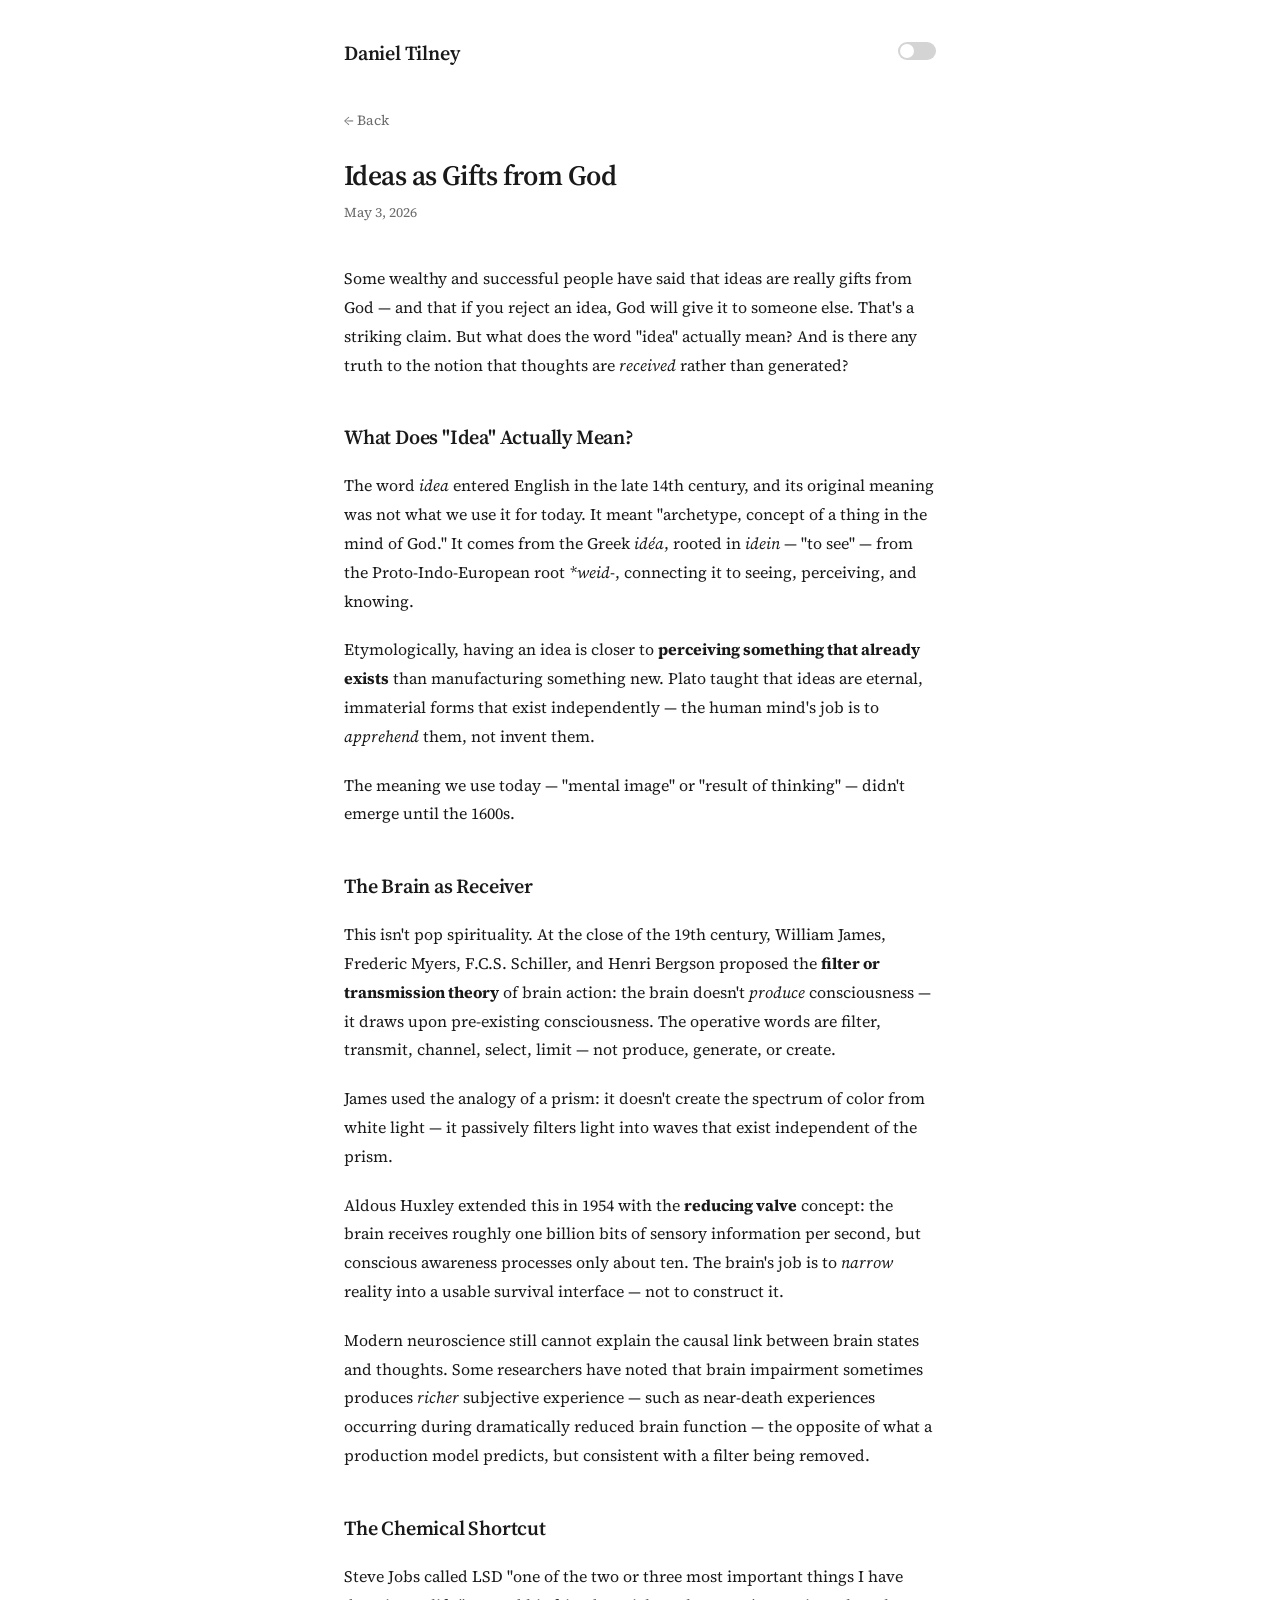
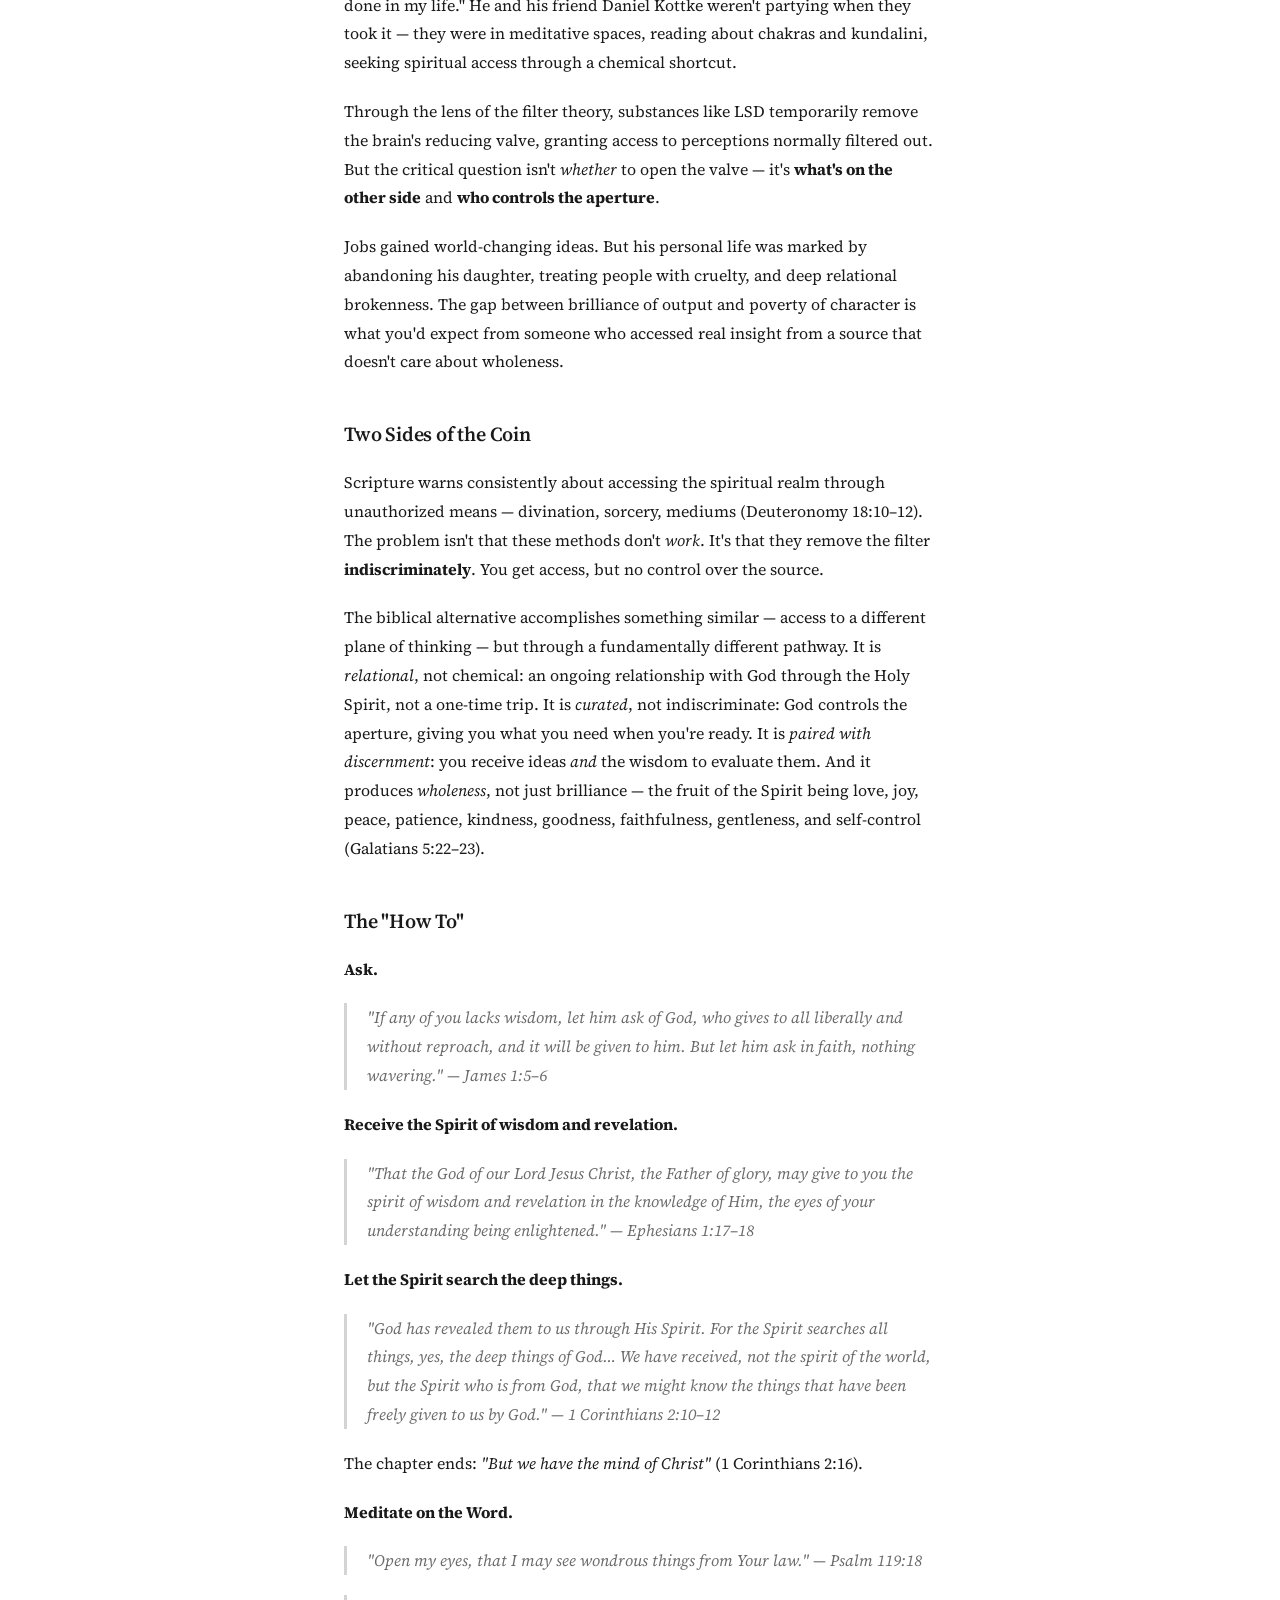
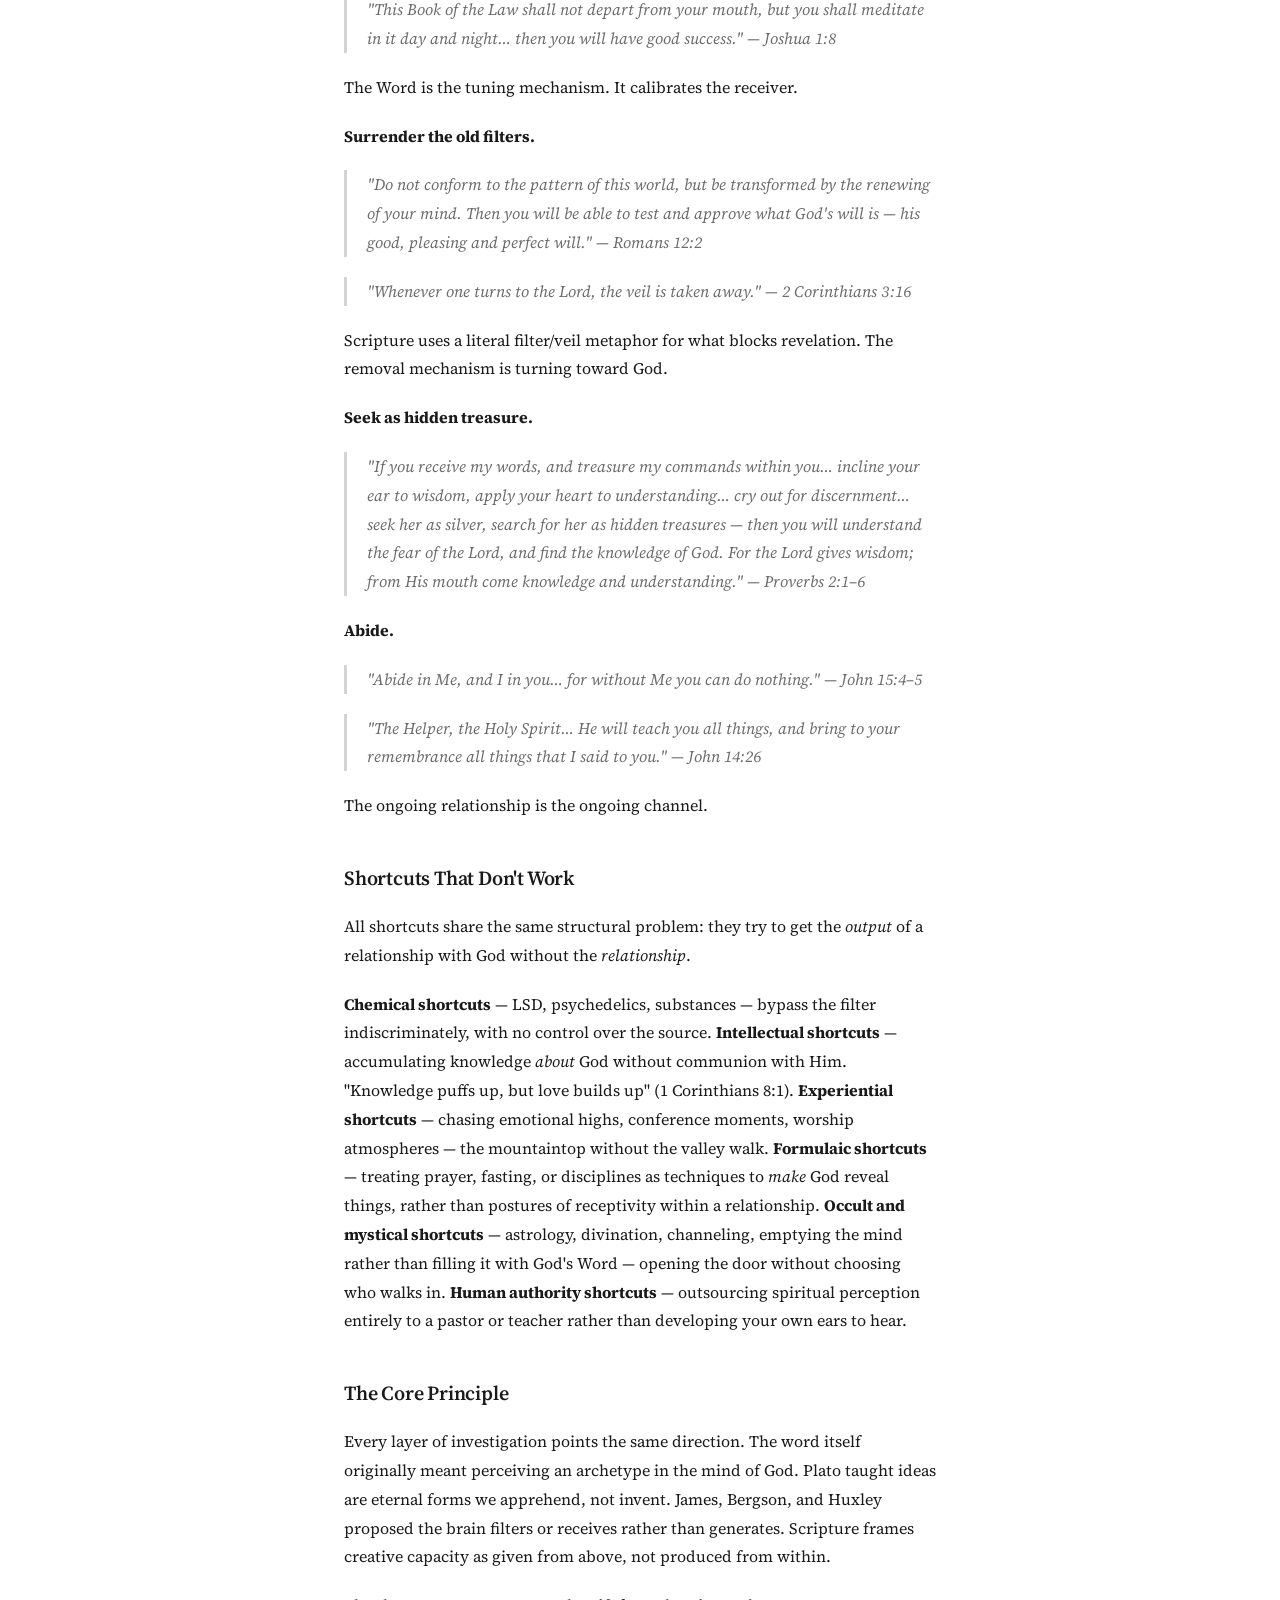
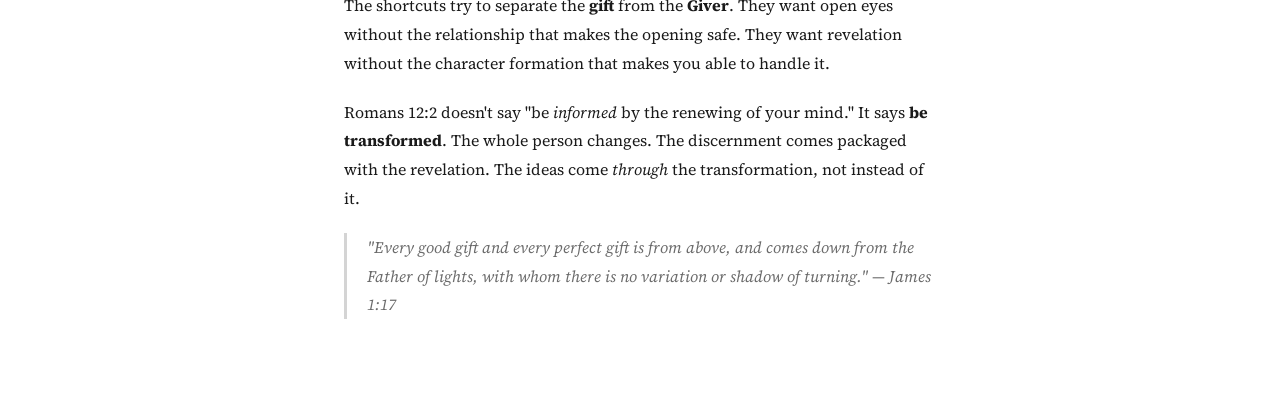
==== posts/ideas-as-gifts-from-god.html @ 2f79aa2a "Add new post: Ideas as Gifts from God" ====
<!DOCTYPE html>
<html lang="en">
<head>
  <meta charset="UTF-8">
  <meta name="viewport" content="width=device-width, initial-scale=1">
  <title>Ideas as Gifts from God — Daniel Tilney</title>
  <meta name="description" content="What does the word 'idea' actually mean? Exploring the etymology, the brain-as-receiver theory, and the biblical pathway to receiving revelation.">
  <link rel="preconnect" href="https://fonts.googleapis.com">
  <link rel="preconnect" href="https://fonts.gstatic.com" crossorigin>
  <link href="https://fonts.googleapis.com/css2?family=Source+Serif+4:ital,opsz,wght@0,8..60,400;0,8..60,600;1,8..60,400;1,8..60,600&display=swap" rel="stylesheet">
  <link rel="stylesheet" href="../style.css?v=5">
  <script>
    (function() {
      const saved = localStorage.getItem('darkMode');
      let dark;
      if (saved !== null) {
        dark = saved === 'true';
      } else {
        dark = window.matchMedia('(prefers-color-scheme: dark)').matches;
      }
      if (dark) document.documentElement.classList.add('dark');
    })();
  </script>
</head>
<body>
  <header class="header">
    <div class="container">
      <div class="header-name"><a href="../">Daniel Tilney</a></div>
      <div class="header-right">
        <div class="toggle-switch">
          <input type="checkbox" id="color-mode" class="toggle-checkbox">
          <label for="color-mode" class="toggle-label"></label>
        </div>
      </div>
    </div>
  </header>

  <main class="page-main">
    <article>
      <div class="container">
        <a href="../" class="back-link">← Back</a>
        <div class="post-header">
          <h1>Ideas as Gifts from God</h1>
          <p class="post-meta">May 3, 2026</p>
        </div>

        <div class="post-content">

          <p>Some wealthy and successful people have said that ideas are really gifts from God — and that if you reject an idea, God will give it to someone else. That's a striking claim. But what does the word "idea" actually mean? And is there any truth to the notion that thoughts are <em>received</em> rather than generated?</p>

          <h2>What Does "Idea" Actually Mean?</h2>

          <p>The word <em>idea</em> entered English in the late 14th century, and its original meaning was not what we use it for today. It meant "archetype, concept of a thing in the mind of God." It comes from the Greek <em>idéa</em>, rooted in <em>idein</em> — "to see" — from the Proto-Indo-European root <em>*weid-</em>, connecting it to seeing, perceiving, and knowing.</p>

          <p>Etymologically, having an idea is closer to <strong>perceiving something that already exists</strong> than manufacturing something new. Plato taught that ideas are eternal, immaterial forms that exist independently — the human mind's job is to <em>apprehend</em> them, not invent them.</p>

          <p>The meaning we use today — "mental image" or "result of thinking" — didn't emerge until the 1600s.</p>

          <h2>The Brain as Receiver</h2>

          <p>This isn't pop spirituality. At the close of the 19th century, William James, Frederic Myers, F.C.S. Schiller, and Henri Bergson proposed the <strong>filter or transmission theory</strong> of brain action: the brain doesn't <em>produce</em> consciousness — it draws upon pre-existing consciousness. The operative words are filter, transmit, channel, select, limit — not produce, generate, or create.</p>

          <p>James used the analogy of a prism: it doesn't create the spectrum of color from white light — it passively filters light into waves that exist independent of the prism.</p>

          <p>Aldous Huxley extended this in 1954 with the <strong>reducing valve</strong> concept: the brain receives roughly one billion bits of sensory information per second, but conscious awareness processes only about ten. The brain's job is to <em>narrow</em> reality into a usable survival interface — not to construct it.</p>

          <p>Modern neuroscience still cannot explain the causal link between brain states and thoughts. Some researchers have noted that brain impairment sometimes produces <em>richer</em> subjective experience — such as near-death experiences occurring during dramatically reduced brain function — the opposite of what a production model predicts, but consistent with a filter being removed.</p>

          <h2>The Chemical Shortcut</h2>

          <p>Steve Jobs called LSD "one of the two or three most important things I have done in my life." He and his friend Daniel Kottke weren't partying when they took it — they were in meditative spaces, reading about chakras and kundalini, seeking spiritual access through a chemical shortcut.</p>

          <p>Through the lens of the filter theory, substances like LSD temporarily remove the brain's reducing valve, granting access to perceptions normally filtered out. But the critical question isn't <em>whether</em> to open the valve — it's <strong>what's on the other side</strong> and <strong>who controls the aperture</strong>.</p>

          <p>Jobs gained world-changing ideas. But his personal life was marked by abandoning his daughter, treating people with cruelty, and deep relational brokenness. The gap between brilliance of output and poverty of character is what you'd expect from someone who accessed real insight from a source that doesn't care about wholeness.</p>

          <h2>Two Sides of the Coin</h2>

          <p>Scripture warns consistently about accessing the spiritual realm through unauthorized means — divination, sorcery, mediums (Deuteronomy 18:10–12). The problem isn't that these methods don't <em>work</em>. It's that they remove the filter <strong>indiscriminately</strong>. You get access, but no control over the source.</p>

          <p>The biblical alternative accomplishes something similar — access to a different plane of thinking — but through a fundamentally different pathway. It is <em>relational</em>, not chemical: an ongoing relationship with God through the Holy Spirit, not a one-time trip. It is <em>curated</em>, not indiscriminate: God controls the aperture, giving you what you need when you're ready. It is <em>paired with discernment</em>: you receive ideas <em>and</em> the wisdom to evaluate them. And it produces <em>wholeness</em>, not just brilliance — the fruit of the Spirit being love, joy, peace, patience, kindness, goodness, faithfulness, gentleness, and self-control (Galatians 5:22–23).</p>

          <h2>The "How To"</h2>

          <p><strong>Ask.</strong></p>
          <blockquote>"If any of you lacks wisdom, let him ask of God, who gives to all liberally and without reproach, and it will be given to him. But let him ask in faith, nothing wavering." — James 1:5–6</blockquote>

          <p><strong>Receive the Spirit of wisdom and revelation.</strong></p>
          <blockquote>"That the God of our Lord Jesus Christ, the Father of glory, may give to you the spirit of wisdom and revelation in the knowledge of Him, the eyes of your understanding being enlightened." — Ephesians 1:17–18</blockquote>

          <p><strong>Let the Spirit search the deep things.</strong></p>
          <blockquote>"God has revealed them to us through His Spirit. For the Spirit searches all things, yes, the deep things of God… We have received, not the spirit of the world, but the Spirit who is from God, that we might know the things that have been freely given to us by God." — 1 Corinthians 2:10–12</blockquote>
          <p>The chapter ends: <em>"But we have the mind of Christ"</em> (1 Corinthians 2:16).</p>

          <p><strong>Meditate on the Word.</strong></p>
          <blockquote>"Open my eyes, that I may see wondrous things from Your law." — Psalm 119:18</blockquote>
          <blockquote>"This Book of the Law shall not depart from your mouth, but you shall meditate in it day and night… then you will have good success." — Joshua 1:8</blockquote>
          <p>The Word is the tuning mechanism. It calibrates the receiver.</p>

          <p><strong>Surrender the old filters.</strong></p>
          <blockquote>"Do not conform to the pattern of this world, but be transformed by the renewing of your mind. Then you will be able to test and approve what God's will is — his good, pleasing and perfect will." — Romans 12:2</blockquote>
          <blockquote>"Whenever one turns to the Lord, the veil is taken away." — 2 Corinthians 3:16</blockquote>
          <p>Scripture uses a literal filter/veil metaphor for what blocks revelation. The removal mechanism is turning toward God.</p>

          <p><strong>Seek as hidden treasure.</strong></p>
          <blockquote>"If you receive my words, and treasure my commands within you… incline your ear to wisdom, apply your heart to understanding… cry out for discernment… seek her as silver, search for her as hidden treasures — then you will understand the fear of the Lord, and find the knowledge of God. For the Lord gives wisdom; from His mouth come knowledge and understanding." — Proverbs 2:1–6</blockquote>

          <p><strong>Abide.</strong></p>
          <blockquote>"Abide in Me, and I in you… for without Me you can do nothing." — John 15:4–5</blockquote>
          <blockquote>"The Helper, the Holy Spirit… He will teach you all things, and bring to your remembrance all things that I said to you." — John 14:26</blockquote>
          <p>The ongoing relationship is the ongoing channel.</p>

          <h2>Shortcuts That Don't Work</h2>

          <p>All shortcuts share the same structural problem: they try to get the <em>output</em> of a relationship with God without the <em>relationship</em>.</p>

          <p><strong>Chemical shortcuts</strong> — LSD, psychedelics, substances — bypass the filter indiscriminately, with no control over the source. <strong>Intellectual shortcuts</strong> — accumulating knowledge <em>about</em> God without communion with Him. "Knowledge puffs up, but love builds up" (1 Corinthians 8:1). <strong>Experiential shortcuts</strong> — chasing emotional highs, conference moments, worship atmospheres — the mountaintop without the valley walk. <strong>Formulaic shortcuts</strong> — treating prayer, fasting, or disciplines as techniques to <em>make</em> God reveal things, rather than postures of receptivity within a relationship. <strong>Occult and mystical shortcuts</strong> — astrology, divination, channeling, emptying the mind rather than filling it with God's Word — opening the door without choosing who walks in. <strong>Human authority shortcuts</strong> — outsourcing spiritual perception entirely to a pastor or teacher rather than developing your own ears to hear.</p>

          <h2>The Core Principle</h2>

          <p>Every layer of investigation points the same direction. The word itself originally meant perceiving an archetype in the mind of God. Plato taught ideas are eternal forms we apprehend, not invent. James, Bergson, and Huxley proposed the brain filters or receives rather than generates. Scripture frames creative capacity as given from above, not produced from within.</p>

          <p>The shortcuts try to separate the <strong>gift</strong> from the <strong>Giver</strong>. They want open eyes without the relationship that makes the opening safe. They want revelation without the character formation that makes you able to handle it.</p>

          <p>Romans 12:2 doesn't say "be <em>informed</em> by the renewing of your mind." It says <strong>be transformed</strong>. The whole person changes. The discernment comes packaged with the revelation. The ideas come <em>through</em> the transformation, not instead of it.</p>

          <blockquote>"Every good gift and every perfect gift is from above, and comes down from the Father of lights, with whom there is no variation or shadow of turning." — James 1:17</blockquote>

        </div>
      </div>
    </article>
  </main>

  <script>
    const checkbox = document.getElementById('color-mode');
    checkbox.checked = document.documentElement.classList.contains('dark');
    checkbox.addEventListener('change', function() {
      document.documentElement.classList.toggle('dark', this.checked);
      localStorage.setItem('darkMode', this.checked ? 'true' : 'false');
    });
    if (localStorage.getItem('darkMode') === null) {
      window.matchMedia('(prefers-color-scheme: dark)').addEventListener('change', (e) => {
        if (localStorage.getItem('darkMode') === null) {
          document.documentElement.classList.toggle('dark', e.matches);
          checkbox.checked = e.matches;
        }
      });
    }
  </script>
</body>
</html>
---- style.css ----
/* ---- CSS Variables / Theming ---- */
:root {
  --color-bg: #ffffff;
  --color-text: #1a1a1a;
  --color-text-secondary: #6b6b6b;
  --color-border: #e0e0e0;
  --color-link: #1a1a1a;
  --color-link-hover: #555555;
  --color-toggle-bg: #d4d4d4;
  --color-toggle-knob: #ffffff;
  --color-selection: rgba(0, 100, 255, 0.26);
  --color-blockquote-border: #d4d4d4;
  --color-blockquote-bg: transparent;
  --container-width: 640px;
  --font-body: 'Source Serif 4', 'Georgia', serif;
  --font-heading: 'Source Serif 4', 'Georgia', serif;
}

html.dark {
  --color-bg: #1a1a1a;
  --color-text: #e8e8e8;
  --color-text-secondary: #999999;
  --color-border: #333333;
  --color-link: #e8e8e8;
  --color-link-hover: #bbbbbb;
  --color-toggle-bg: #555555;
  --color-toggle-knob: #e8e8e8;
  --color-blockquote-border: #444444;
}

/* ---- Reset & Base ---- */
*, *::before, *::after {
  margin: 0;
  padding: 0;
  box-sizing: border-box;
}

html {
  font-size: 16px;
  scroll-behavior: smooth;
}

body {
  font-family: var(--font-body);
  color: var(--color-text);
  background-color: var(--color-bg);
  line-height: 1.7;
  transition: background-color 0.2s ease, color 0.2s ease;
  -webkit-font-smoothing: antialiased;
  -moz-osx-font-smoothing: grayscale;
}

::selection {
  background-color: var(--color-selection);
  color: inherit;
}

::-moz-selection {
  background-color: var(--color-selection);
  color: inherit;
}

/* ---- Container ---- */
.container {
  max-width: var(--container-width);
  margin: 0 auto;
  padding: 0 1.5rem;
}

/* ---- Header ---- */
.header {
  padding: 2.5rem 0 0;
}

.header .container {
  display: flex;
  align-items: baseline;
  justify-content: space-between;
}

.header-name {
  font-family: var(--font-heading);
  font-size: 1.25rem;
  font-weight: 600;
  letter-spacing: -0.01em;
  line-height: 1.3;
}

.header-name a {
  color: var(--color-text);
  text-decoration: none;
}

.header-name a:hover {
  color: var(--color-link-hover);
}

.header-right {
  display: flex;
  align-items: center;
  gap: 1.25rem;
}

.header-nav a {
  font-size: 0.875rem;
  color: var(--color-text-secondary);
  text-decoration: none;
  letter-spacing: 0.01em;
}

.header-nav a:hover {
  color: var(--color-text);
}

/* ---- Dark/Light Toggle ---- */
.toggle-switch {
  position: relative;
  display: inline-block;
}

.toggle-checkbox {
  opacity: 0;
  width: 0;
  height: 0;
  position: absolute;
}

.toggle-label {
  display: block;
  width: 38px;
  height: 18px;
  background-color: var(--color-toggle-bg);
  border-radius: 9px;
  cursor: pointer;
  position: relative;
  transition: background-color 0.2s ease;
}

.toggle-label::before {
  content: "";
  position: absolute;
  height: 14px;
  width: 14px;
  left: 2px;
  bottom: 2px;
  background-color: var(--color-toggle-knob);
  border-radius: 50%;
  transition: transform 0.2s ease;
}

.toggle-checkbox:checked + .toggle-label::before {
  transform: translateX(20px);
}

.toggle-checkbox:focus-visible + .toggle-label {
  outline: 2px solid var(--color-text);
  outline-offset: 2px;
}

/* ---- Main Content ---- */
.page-main {
  padding: 2.5rem 0 4rem;
}

.home-intro img {
  display: block;
  width: 100%;
  aspect-ratio: 1 / 1;
  object-fit: cover;
  margin-bottom: 2rem;
}
.home-intro {
  font-size: 1rem;
  line-height: 1.8;
  margin-bottom: 2.5rem;
}

.home-intro a {
  color: var(--color-text);
  text-decoration: underline;
  text-underline-offset: 2px;
}

.home-section {
  margin-bottom: 2rem;
}

.home-section h2 {
  font-family: var(--font-heading);
  font-size: 1.05rem;
  font-weight: 600;
  margin-bottom: 0.5rem;
  letter-spacing: -0.01em;
}

.bullet-list {
  list-style: none;
  padding-left: 0;
}

.bullet-list li {
  padding-left: 0.85em;
  position: relative;
  margin-bottom: 0.2rem;
}

.bullet-list li::before {
  content: "•";
  position: absolute;
  left: 0;
  color: var(--color-text);
}

.bullet-list a {
  color: var(--color-link);
  text-decoration: none;
  font-size: 0.95rem;
}

.bullet-list a:hover {
  text-decoration: underline;
  text-underline-offset: 2px;
}

.bullet-list .meta {
  color: var(--color-text-secondary);
  font-size: 0.85rem;
}

/* ---- Post Page ---- */
.post-header {
  margin-bottom: 2.5rem;
}

.post-header h1 {
  font-family: var(--font-heading);
  font-size: 1.75rem;
  font-weight: 600;
  letter-spacing: -0.02em;
  line-height: 1.3;
  margin-bottom: 0.5rem;
  text-wrap: balance;
}

.post-meta {
  font-size: 0.85rem;
  color: var(--color-text-secondary);
}

.post-content {
  font-size: 1rem;
  line-height: 1.8;
}

.post-content p {
  margin-bottom: 1.25rem;
}

.post-content h2 {
  font-family: var(--font-heading);
  font-size: 1.25rem;
  font-weight: 600;
  letter-spacing: -0.01em;
  margin-top: 2.5rem;
  margin-bottom: 1rem;
}

.post-content blockquote {
  border-left: 3px solid var(--color-blockquote-border);
  padding-left: 1.25rem;
  margin: 0 0 1.25rem 0;
  font-style: italic;
  color: var(--color-text-secondary);
}

/* ---- Quote Filters ---- */
.quote-filters {
  display: flex;
  flex-wrap: wrap;
  gap: 0.5rem;
}

.quote-filter {
  font-family: var(--font-body);
  font-size: 0.8rem;
  padding: 0.3rem 0.75rem;
  border-radius: 999px;
  border: 1px solid var(--color-border);
  background: transparent;
  color: var(--color-text-secondary);
  cursor: pointer;
  transition: background-color 0.15s ease, color 0.15s ease, border-color 0.15s ease;
}

.quote-filter:hover {
  color: var(--color-text);
  border-color: var(--color-text-secondary);
}

.quote-filter.active {
  background: var(--color-text);
  color: var(--color-bg);
  border-color: var(--color-text);
}

/* ---- Quotes ---- */
.quotes-list {
  list-style: none;
  padding: 0;
}

.quotes-list li {
  margin-bottom: 2.25rem;
}

.quote-text {
  font-family: var(--font-body);
  font-size: 1rem;
  line-height: 1.8;
  font-style: italic;
  margin-bottom: 0.2rem;
}

.quote-meta {
  font-size: 0.84rem;
  color: var(--color-text-secondary);
  font-style: normal;
  margin-bottom: 0;
}

.quote-meta-detail {
  font-size: 0.78rem;
  color: var(--color-text-secondary);
  opacity: 0.6;
}

/* Override .post-content p margins for quote elements */
.post-content .quote-text {
  margin-bottom: 0.2rem;
}

.post-content .quote-meta {
  margin-bottom: 0;
}

hr.divider {
  border: none;
  border-top: 1px solid var(--color-border);
  margin: 2rem 0;
}

/* ---- Back Link ---- */
.back-link {
  display: inline-block;
  font-size: 0.875rem;
  color: var(--color-text-secondary);
  text-decoration: none;
  margin-bottom: 1.5rem;
}

.back-link:hover {
  color: var(--color-text);
}

/* ---- Footer ---- */
.footer {
  padding: 2rem 0;
  border-top: 1px solid var(--color-border);
  margin-top: 2rem;
}

.footer p {
  font-size: 0.8rem;
  color: var(--color-text-secondary);
}

/* ---- Responsive ---- */
@media (max-width: 480px) {
  .header {
    padding: 1.5rem 0 0;
  }

  .header-name {
    font-size: 1.1rem;
  }

  .post-header h1 {
    font-size: 1.4rem;
  }

  .page-main {
    padding: 2rem 0 3rem;
  }
}
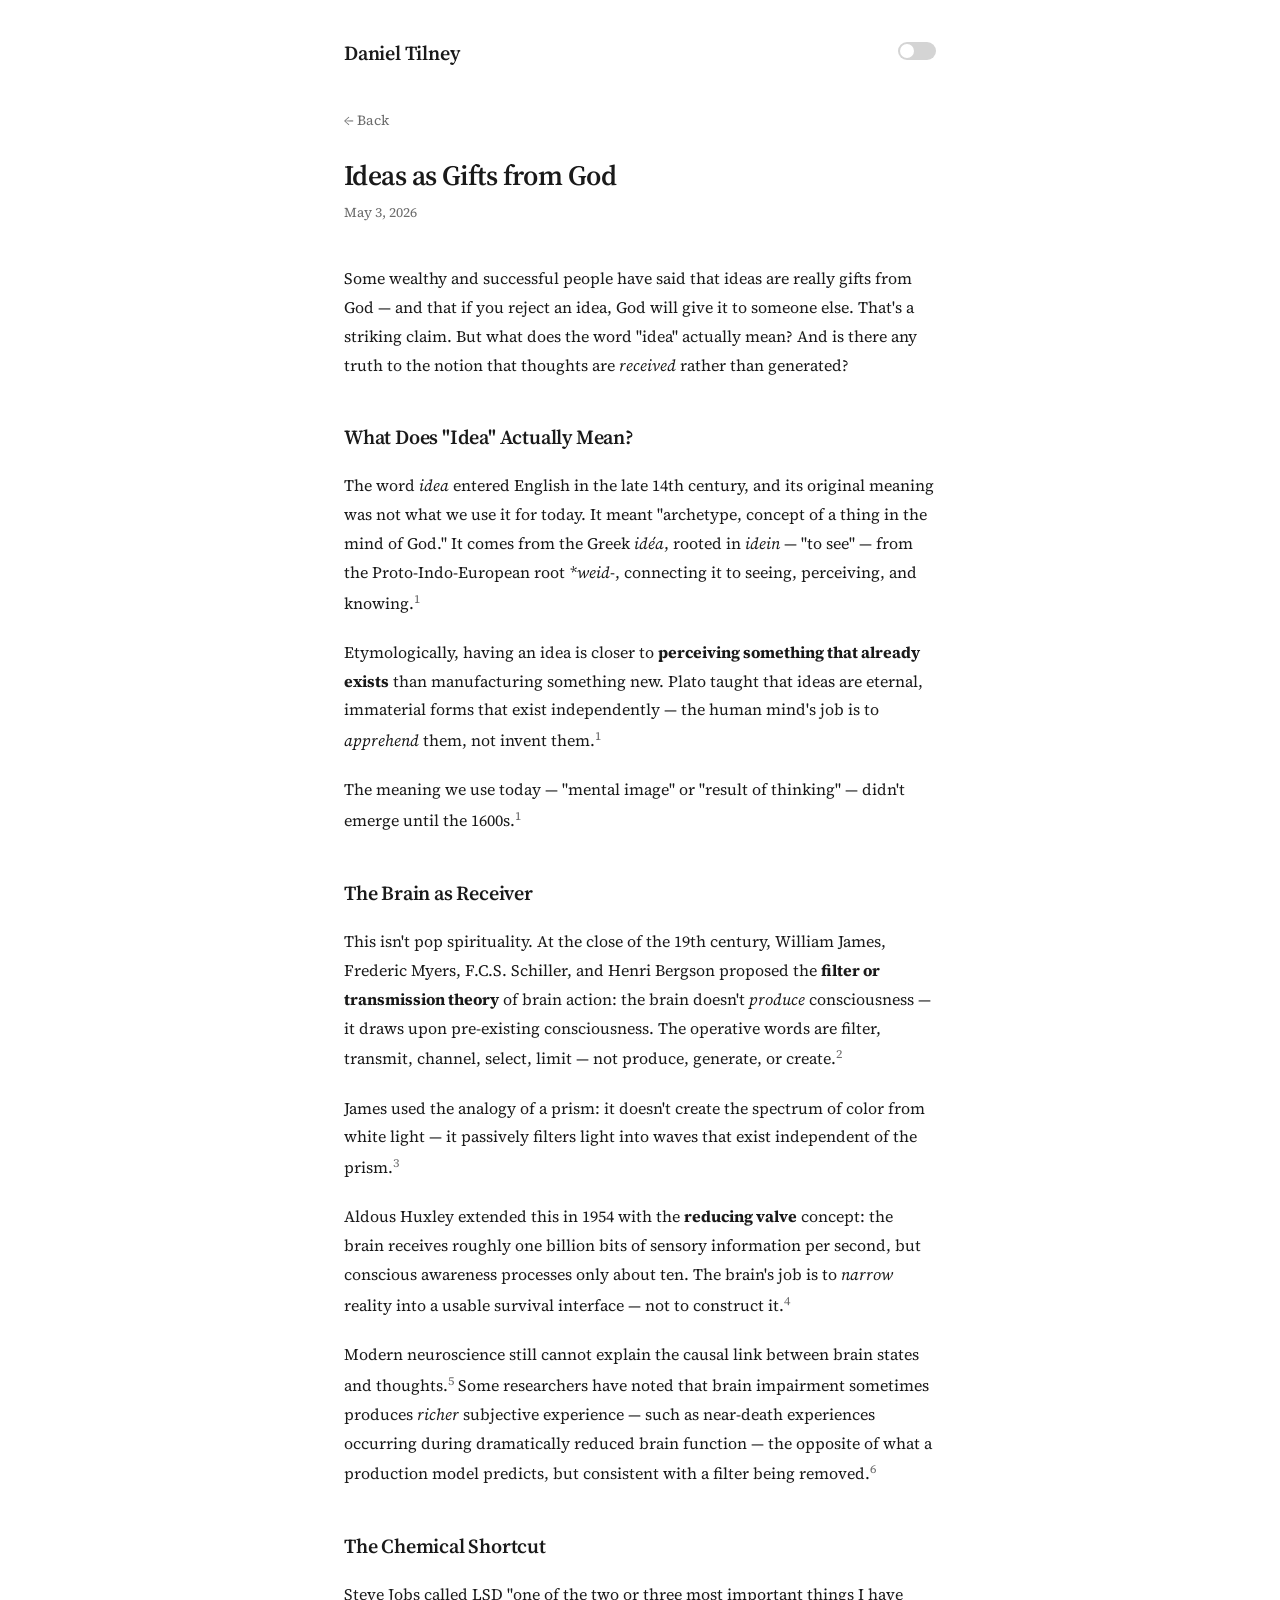
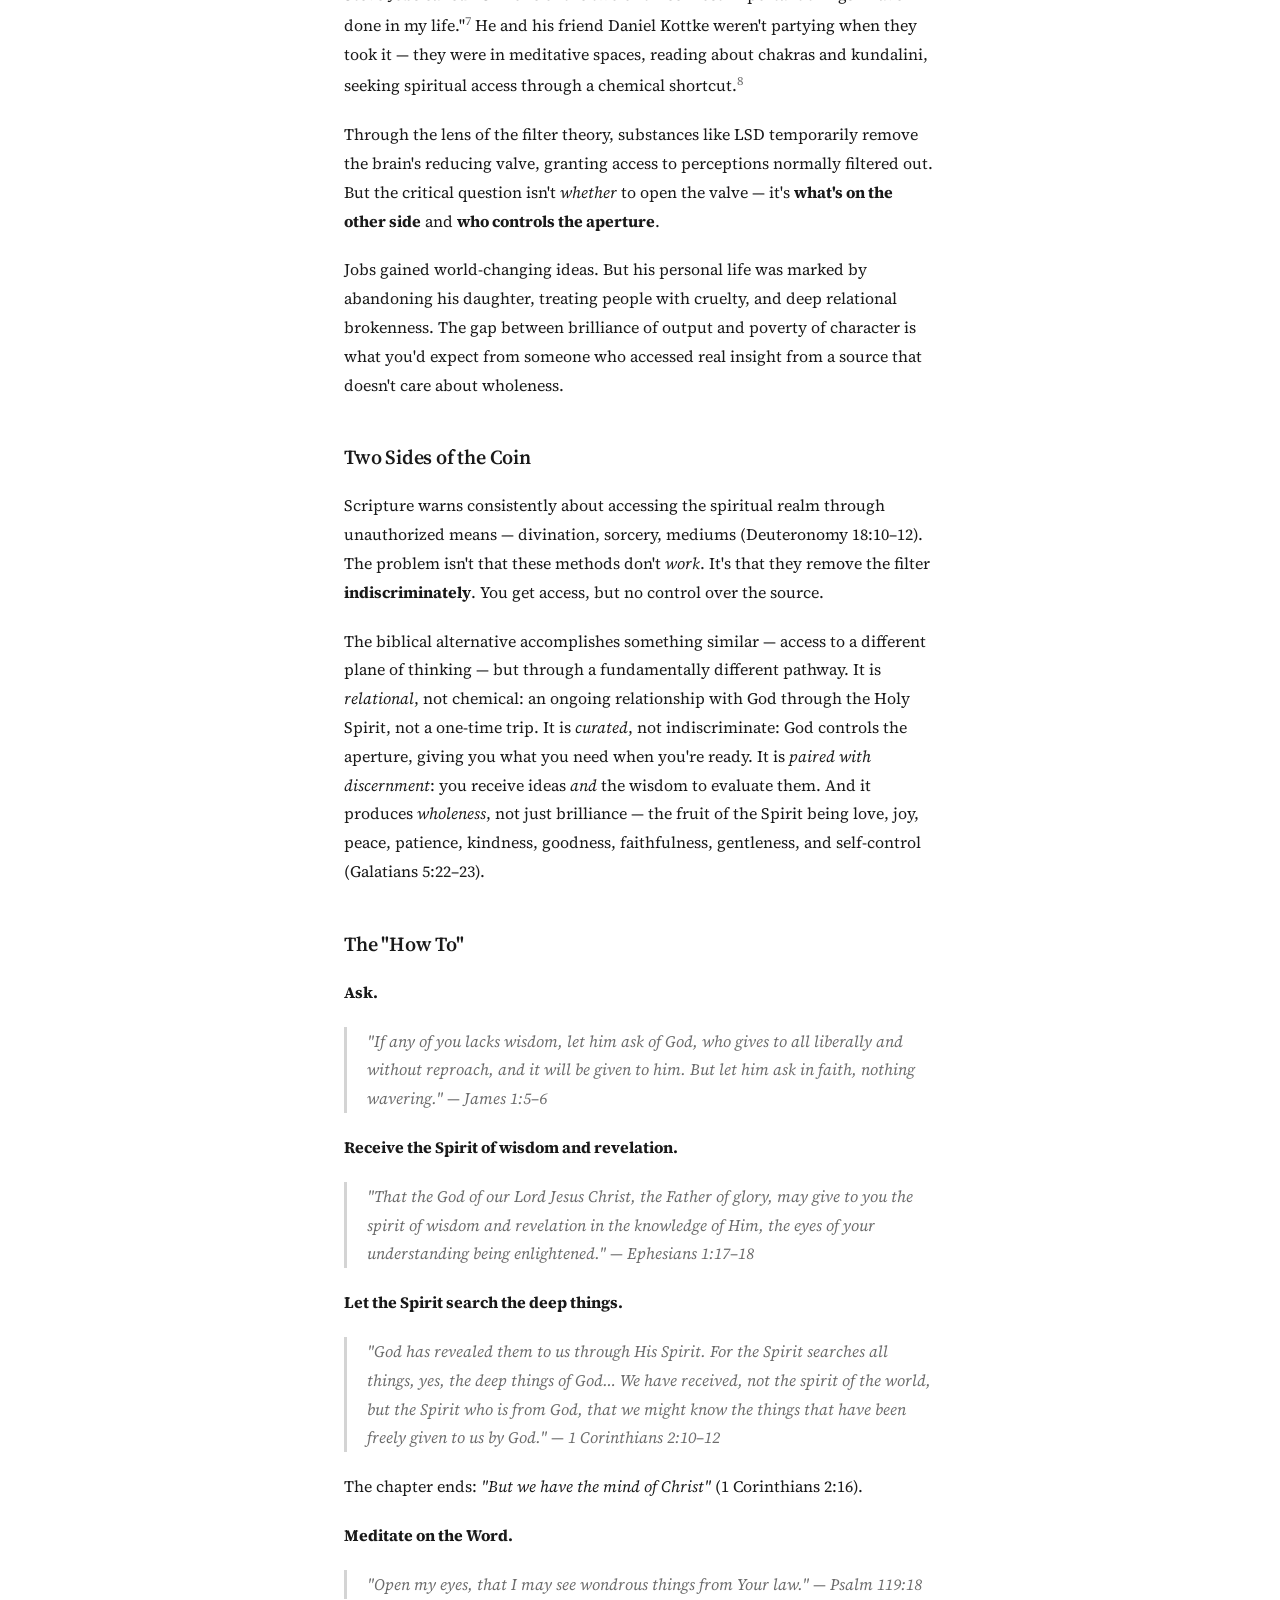
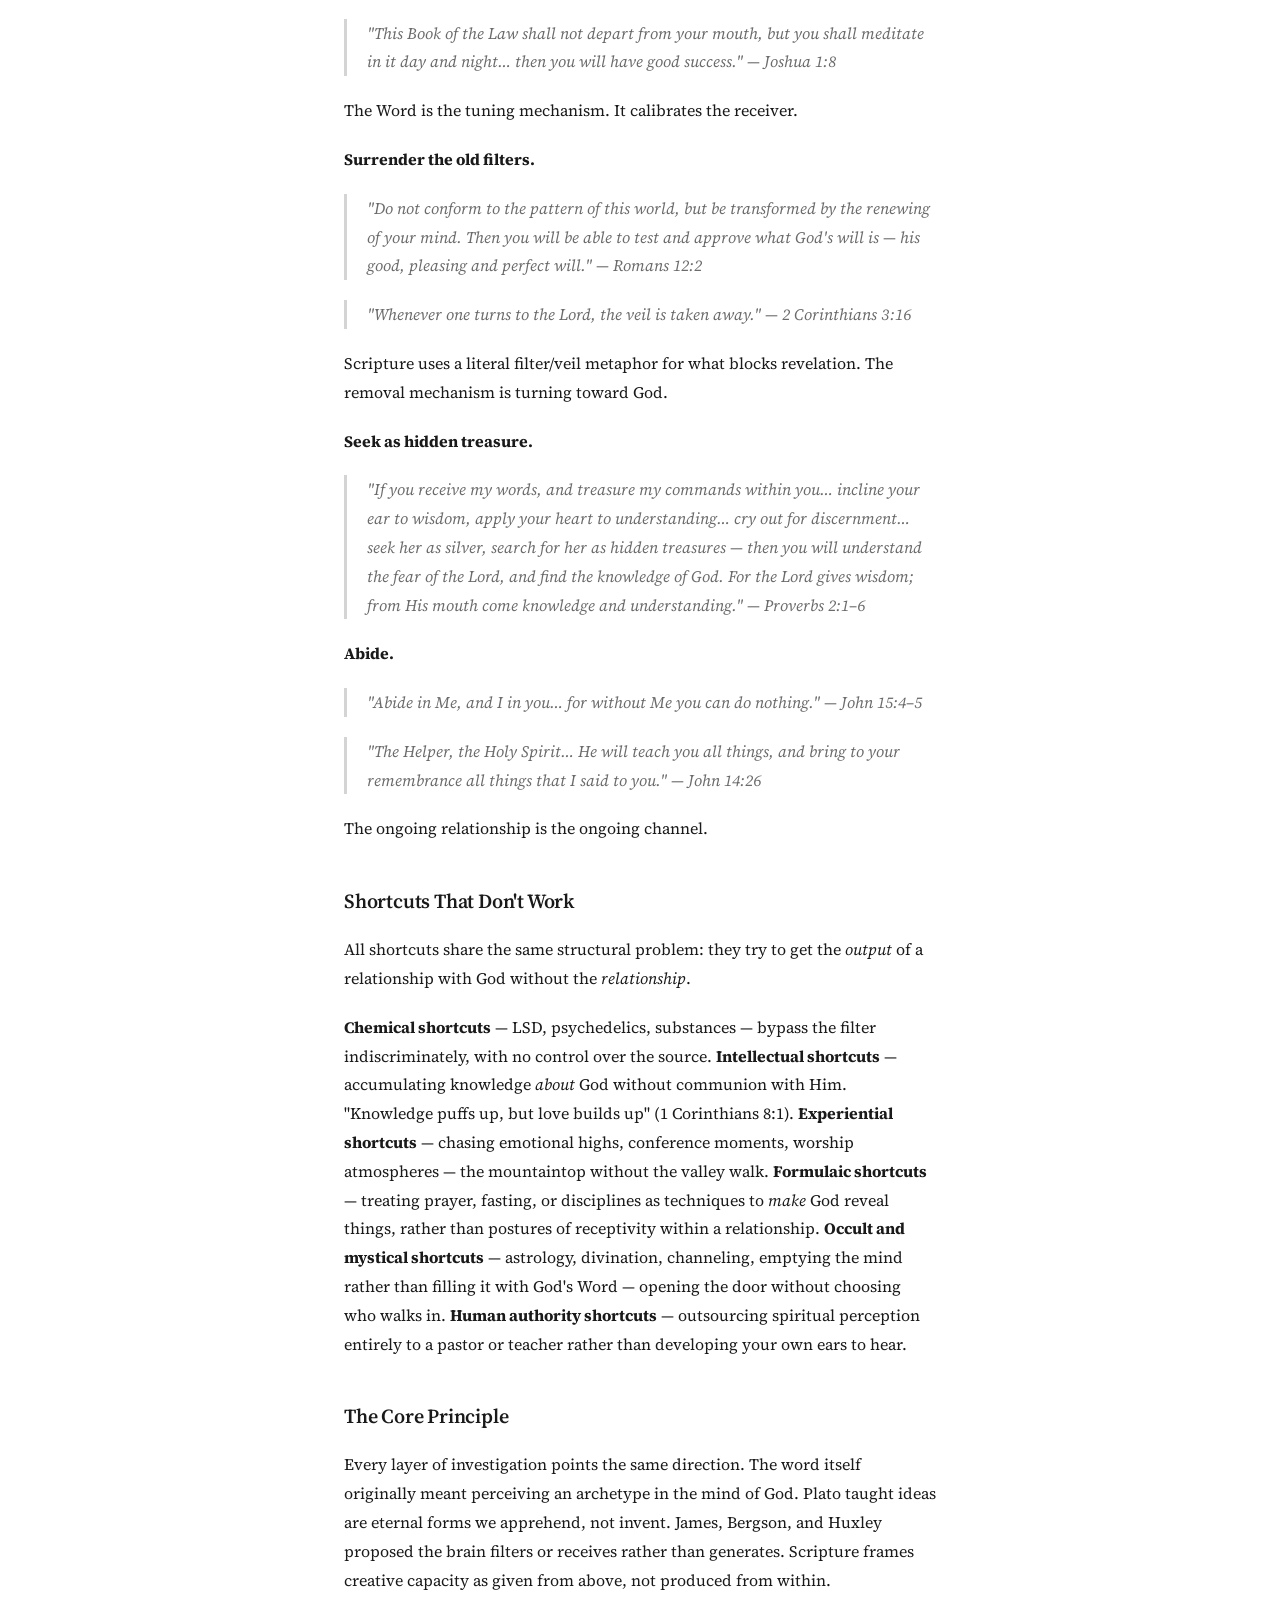
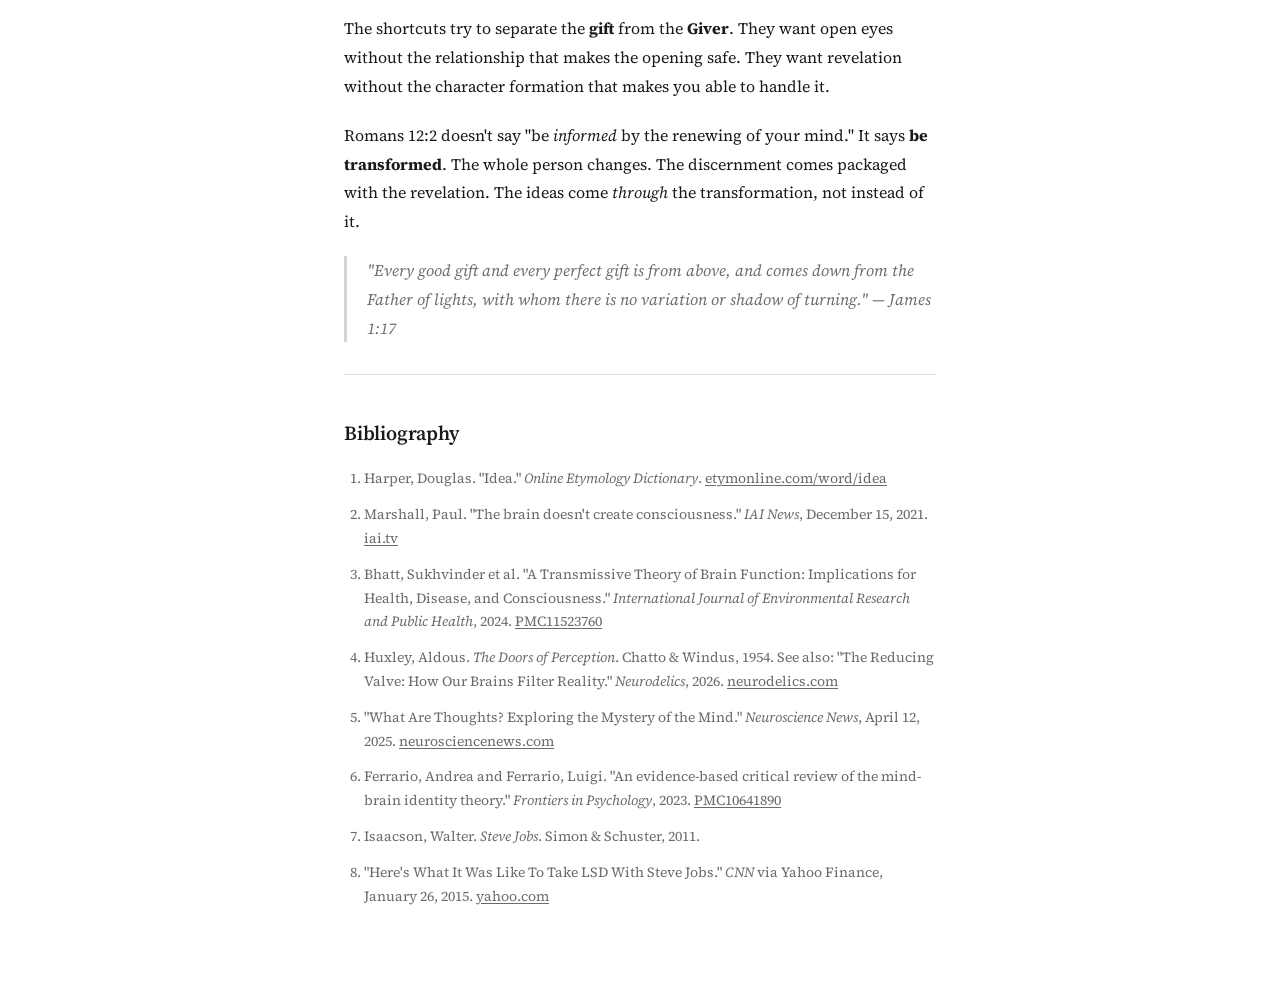
==== commit 01a3ab86: "Add bibliography with inline footnote links to Ideas post" ====
--- a/posts/ideas-as-gifts-from-god.html
+++ b/posts/ideas-as-gifts-from-god.html
@@ -50,25 +50,25 @@
 
           <h2>What Does "Idea" Actually Mean?</h2>
 
-          <p>The word <em>idea</em> entered English in the late 14th century, and its original meaning was not what we use it for today. It meant "archetype, concept of a thing in the mind of God." It comes from the Greek <em>idéa</em>, rooted in <em>idein</em> — "to see" — from the Proto-Indo-European root <em>*weid-</em>, connecting it to seeing, perceiving, and knowing.</p>
+          <p>The word <em>idea</em> entered English in the late 14th century, and its original meaning was not what we use it for today. It meant "archetype, concept of a thing in the mind of God." It comes from the Greek <em>idéa</em>, rooted in <em>idein</em> — "to see" — from the Proto-Indo-European root <em>*weid-</em>, connecting it to seeing, perceiving, and knowing.<sup><a href="#ref-1">1</a></sup></p>
 
-          <p>Etymologically, having an idea is closer to <strong>perceiving something that already exists</strong> than manufacturing something new. Plato taught that ideas are eternal, immaterial forms that exist independently — the human mind's job is to <em>apprehend</em> them, not invent them.</p>
+          <p>Etymologically, having an idea is closer to <strong>perceiving something that already exists</strong> than manufacturing something new. Plato taught that ideas are eternal, immaterial forms that exist independently — the human mind's job is to <em>apprehend</em> them, not invent them.<sup><a href="#ref-1">1</a></sup></p>
 
-          <p>The meaning we use today — "mental image" or "result of thinking" — didn't emerge until the 1600s.</p>
+          <p>The meaning we use today — "mental image" or "result of thinking" — didn't emerge until the 1600s.<sup><a href="#ref-1">1</a></sup></p>
 
           <h2>The Brain as Receiver</h2>
 
-          <p>This isn't pop spirituality. At the close of the 19th century, William James, Frederic Myers, F.C.S. Schiller, and Henri Bergson proposed the <strong>filter or transmission theory</strong> of brain action: the brain doesn't <em>produce</em> consciousness — it draws upon pre-existing consciousness. The operative words are filter, transmit, channel, select, limit — not produce, generate, or create.</p>
+          <p>This isn't pop spirituality. At the close of the 19th century, William James, Frederic Myers, F.C.S. Schiller, and Henri Bergson proposed the <strong>filter or transmission theory</strong> of brain action: the brain doesn't <em>produce</em> consciousness — it draws upon pre-existing consciousness. The operative words are filter, transmit, channel, select, limit — not produce, generate, or create.<sup><a href="#ref-2">2</a></sup></p>
 
-          <p>James used the analogy of a prism: it doesn't create the spectrum of color from white light — it passively filters light into waves that exist independent of the prism.</p>
+          <p>James used the analogy of a prism: it doesn't create the spectrum of color from white light — it passively filters light into waves that exist independent of the prism.<sup><a href="#ref-3">3</a></sup></p>
 
-          <p>Aldous Huxley extended this in 1954 with the <strong>reducing valve</strong> concept: the brain receives roughly one billion bits of sensory information per second, but conscious awareness processes only about ten. The brain's job is to <em>narrow</em> reality into a usable survival interface — not to construct it.</p>
+          <p>Aldous Huxley extended this in 1954 with the <strong>reducing valve</strong> concept: the brain receives roughly one billion bits of sensory information per second, but conscious awareness processes only about ten. The brain's job is to <em>narrow</em> reality into a usable survival interface — not to construct it.<sup><a href="#ref-4">4</a></sup></p>
 
-          <p>Modern neuroscience still cannot explain the causal link between brain states and thoughts. Some researchers have noted that brain impairment sometimes produces <em>richer</em> subjective experience — such as near-death experiences occurring during dramatically reduced brain function — the opposite of what a production model predicts, but consistent with a filter being removed.</p>
+          <p>Modern neuroscience still cannot explain the causal link between brain states and thoughts.<sup><a href="#ref-5">5</a></sup> Some researchers have noted that brain impairment sometimes produces <em>richer</em> subjective experience — such as near-death experiences occurring during dramatically reduced brain function — the opposite of what a production model predicts, but consistent with a filter being removed.<sup><a href="#ref-6">6</a></sup></p>
 
           <h2>The Chemical Shortcut</h2>
 
-          <p>Steve Jobs called LSD "one of the two or three most important things I have done in my life." He and his friend Daniel Kottke weren't partying when they took it — they were in meditative spaces, reading about chakras and kundalini, seeking spiritual access through a chemical shortcut.</p>
+          <p>Steve Jobs called LSD "one of the two or three most important things I have done in my life."<sup><a href="#ref-7">7</a></sup> He and his friend Daniel Kottke weren't partying when they took it — they were in meditative spaces, reading about chakras and kundalini, seeking spiritual access through a chemical shortcut.<sup><a href="#ref-8">8</a></sup></p>
 
           <p>Through the lens of the filter theory, substances like LSD temporarily remove the brain's reducing valve, granting access to perceptions normally filtered out. But the critical question isn't <em>whether</em> to open the valve — it's <strong>what's on the other side</strong> and <strong>who controls the aperture</strong>.</p>
 
@@ -126,6 +126,20 @@
 
           <blockquote>"Every good gift and every perfect gift is from above, and comes down from the Father of lights, with whom there is no variation or shadow of turning." — James 1:17</blockquote>
 
+          <hr class="divider">
+
+          <h2>Bibliography</h2>
+          <ol class="bibliography">
+            <li id="ref-1">Harper, Douglas. "Idea." <em>Online Etymology Dictionary</em>. <a href="https://www.etymonline.com/word/idea" target="_blank" rel="noopener">etymonline.com/word/idea</a></li>
+            <li id="ref-2">Marshall, Paul. "The brain doesn't create consciousness." <em>IAI News</em>, December 15, 2021. <a href="https://iai.tv/articles/the-brain-doesnt-create-consciousness-auid-2002" target="_blank" rel="noopener">iai.tv</a></li>
+            <li id="ref-3">Bhatt, Sukhvinder et al. "A Transmissive Theory of Brain Function: Implications for Health, Disease, and Consciousness." <em>International Journal of Environmental Research and Public Health</em>, 2024. <a href="https://www.ncbi.nlm.nih.gov/pmc/articles/PMC11523760/" target="_blank" rel="noopener">PMC11523760</a></li>
+            <li id="ref-4">Huxley, Aldous. <em>The Doors of Perception</em>. Chatto & Windus, 1954. See also: "The Reducing Valve: How Our Brains Filter Reality." <em>Neurodelics</em>, 2026. <a href="https://www.neurodelics.com/post/the-reducing-valve-how-our-brains-filter-reality-and-what-happens-when-we-take-psychedelics" target="_blank" rel="noopener">neurodelics.com</a></li>
+            <li id="ref-5">"What Are Thoughts? Exploring the Mystery of the Mind." <em>Neuroscience News</em>, April 12, 2025. <a href="https://neurosciencenews.com/thoughts-consciousness-neuroscience-28619/" target="_blank" rel="noopener">neurosciencenews.com</a></li>
+            <li id="ref-6">Ferrario, Andrea and Ferrario, Luigi. "An evidence-based critical review of the mind-brain identity theory." <em>Frontiers in Psychology</em>, 2023. <a href="https://pmc.ncbi.nlm.nih.gov/articles/PMC10641890/" target="_blank" rel="noopener">PMC10641890</a></li>
+            <li id="ref-7">Isaacson, Walter. <em>Steve Jobs</em>. Simon & Schuster, 2011.</li>
+            <li id="ref-8">"Here's What It Was Like To Take LSD With Steve Jobs." <em>CNN</em> via Yahoo Finance, January 26, 2015. <a href="https://finance.yahoo.com/news/heres-lsd-steve-jobs-155030626.html" target="_blank" rel="noopener">yahoo.com</a></li>
+          </ol>
+
         </div>
       </div>
     </article>
--- a/style.css
+++ b/style.css
@@ -273,6 +273,39 @@
   color: var(--color-text-secondary);
 }
 
+.post-content sup a {
+  color: var(--color-text-secondary);
+  text-decoration: none;
+  font-size: 0.75rem;
+  font-style: normal;
+}
+
+.post-content sup a:hover {
+  color: var(--color-text);
+  text-decoration: underline;
+}
+
+.bibliography {
+  padding-left: 1.25rem;
+  font-size: 0.875rem;
+  line-height: 1.7;
+  color: var(--color-text-secondary);
+}
+
+.bibliography li {
+  margin-bottom: 0.75rem;
+}
+
+.bibliography a {
+  color: var(--color-text-secondary);
+  text-decoration: underline;
+  text-underline-offset: 2px;
+}
+
+.bibliography a:hover {
+  color: var(--color-text);
+}
+
 /* ---- Quote Filters ---- */
 .quote-filters {
   display: flex;
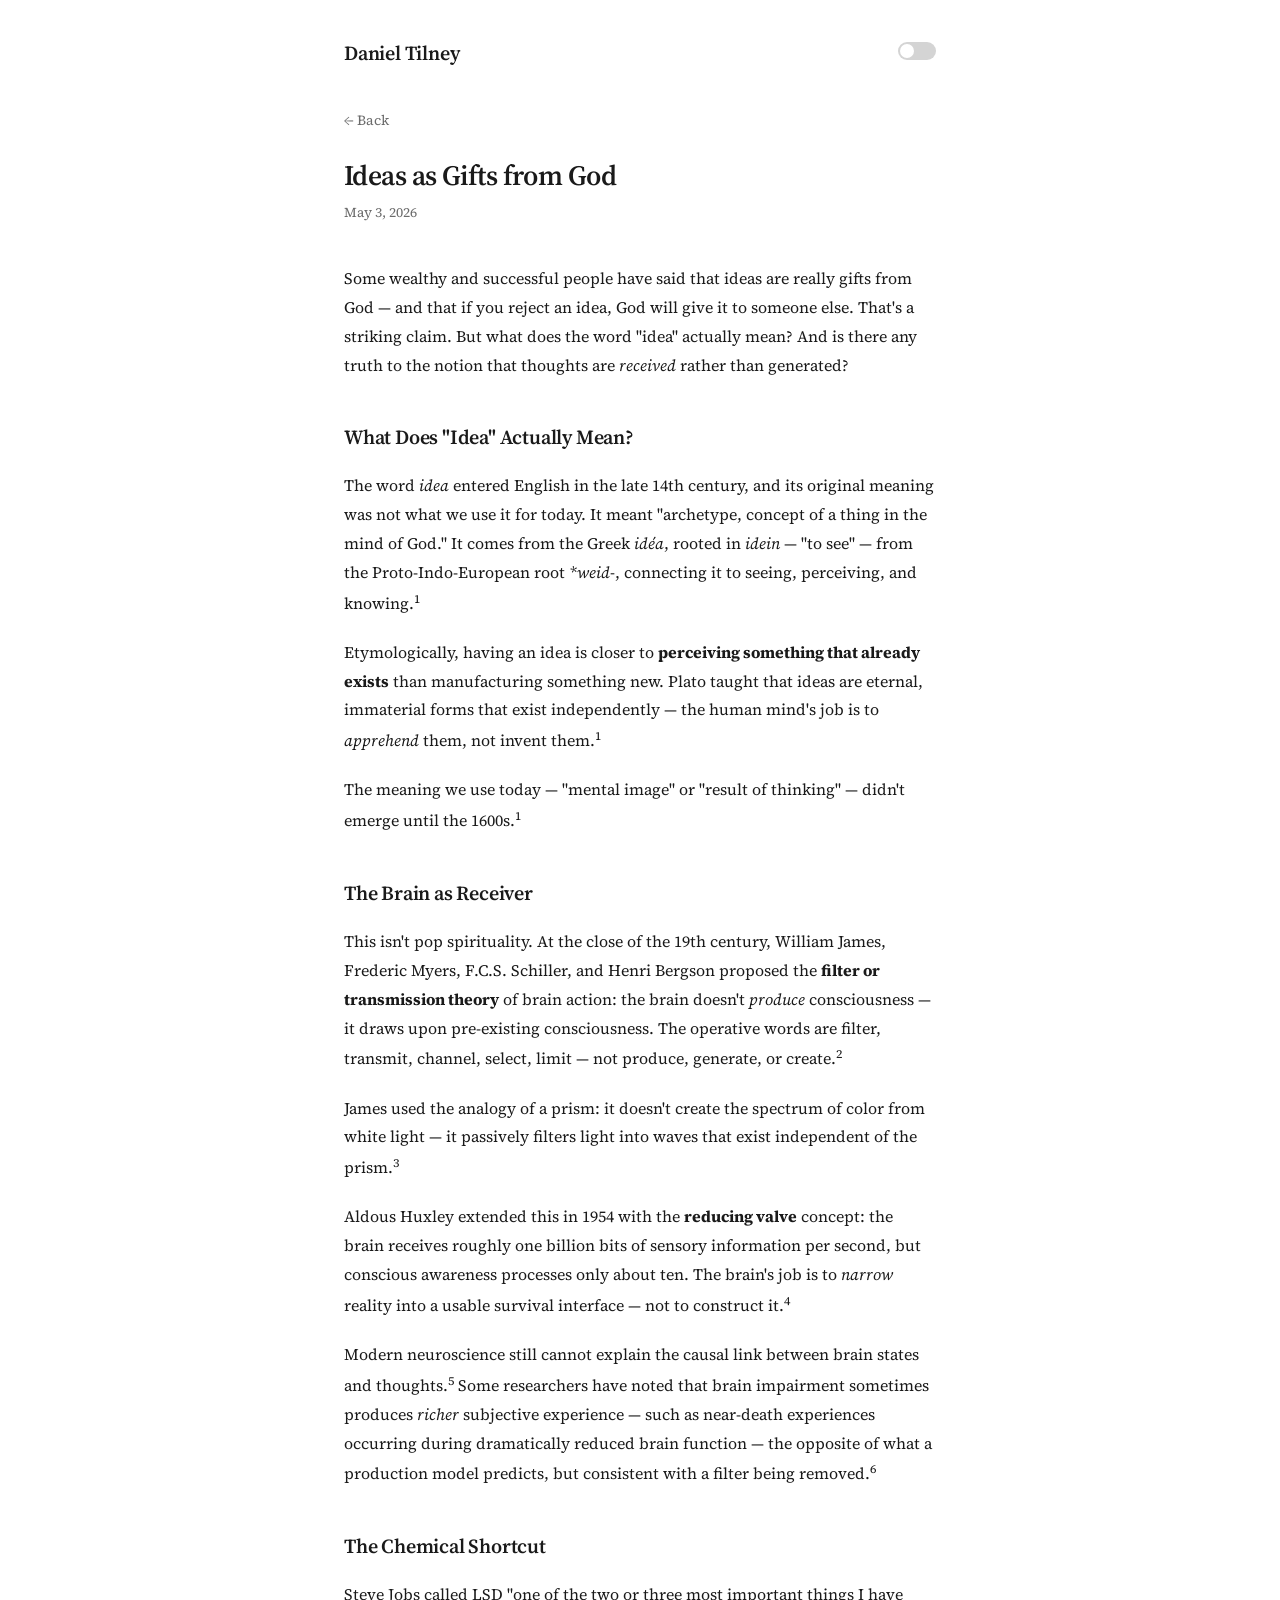
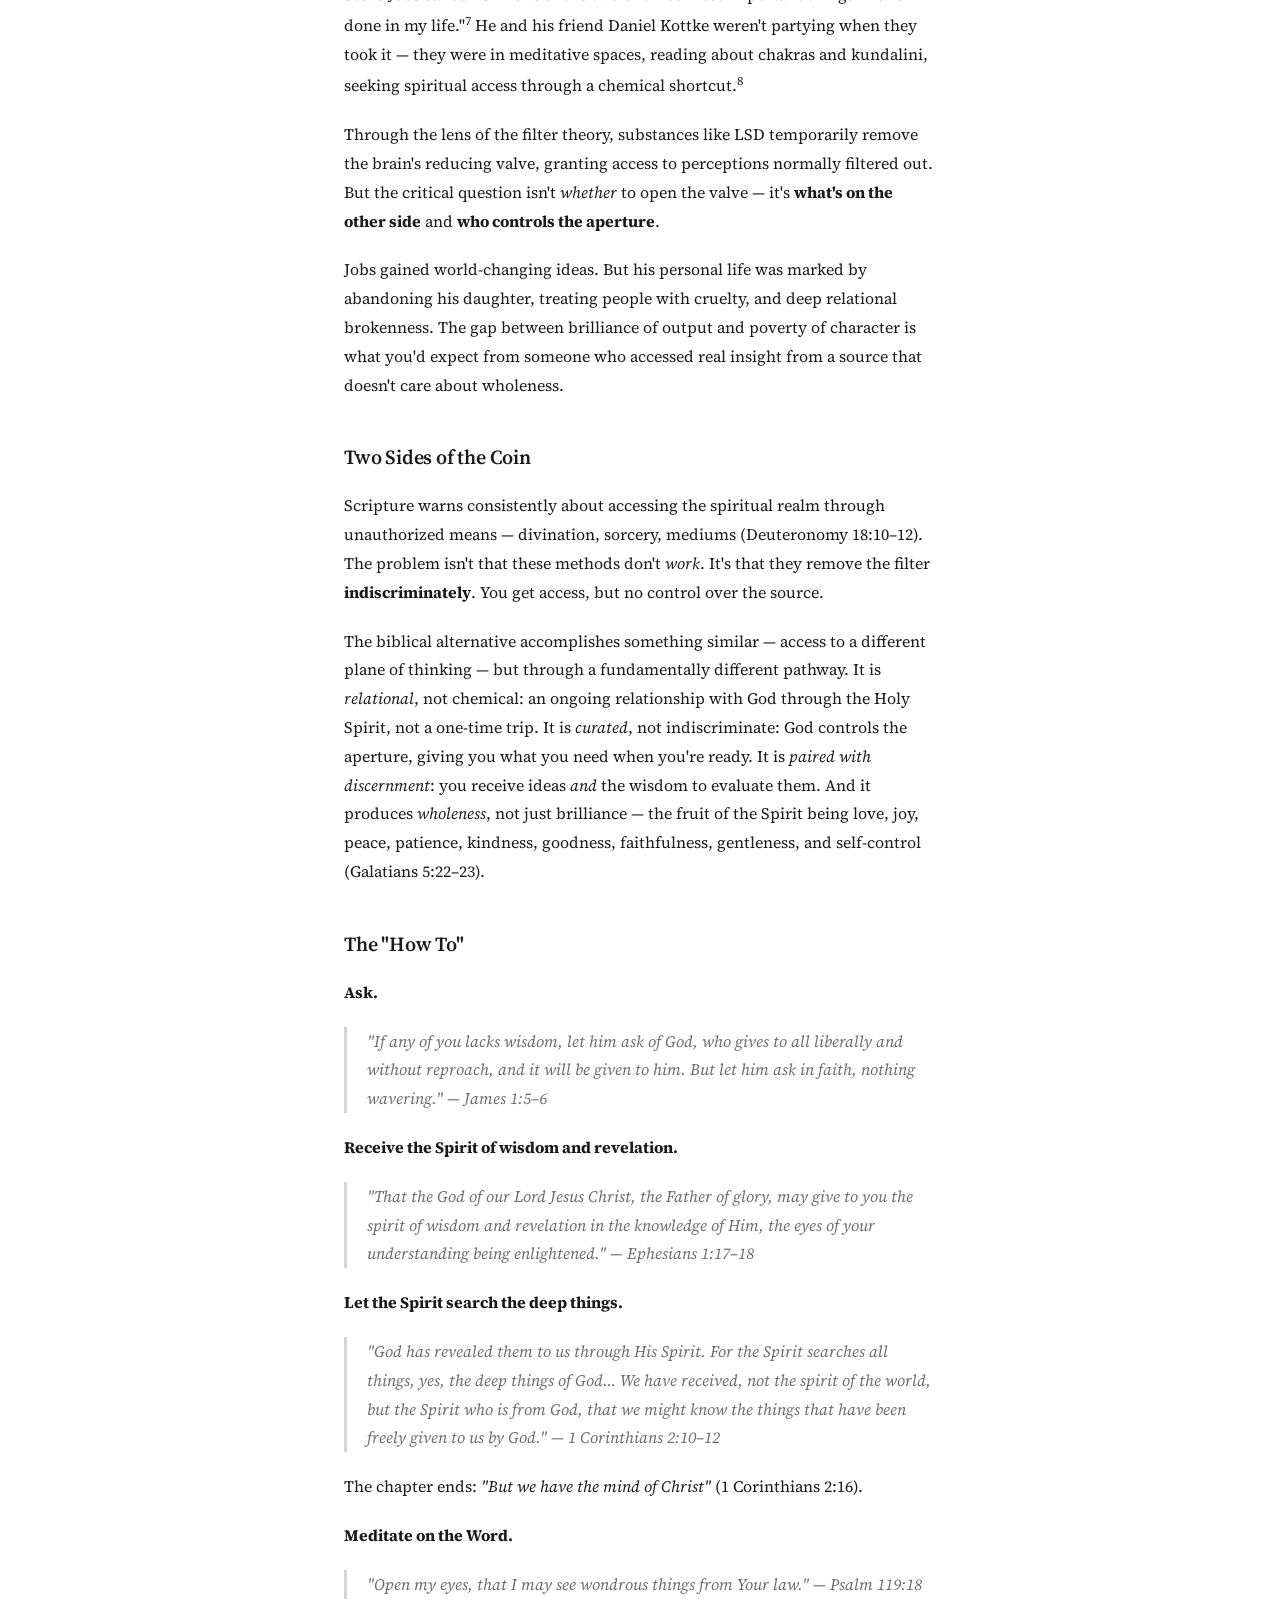
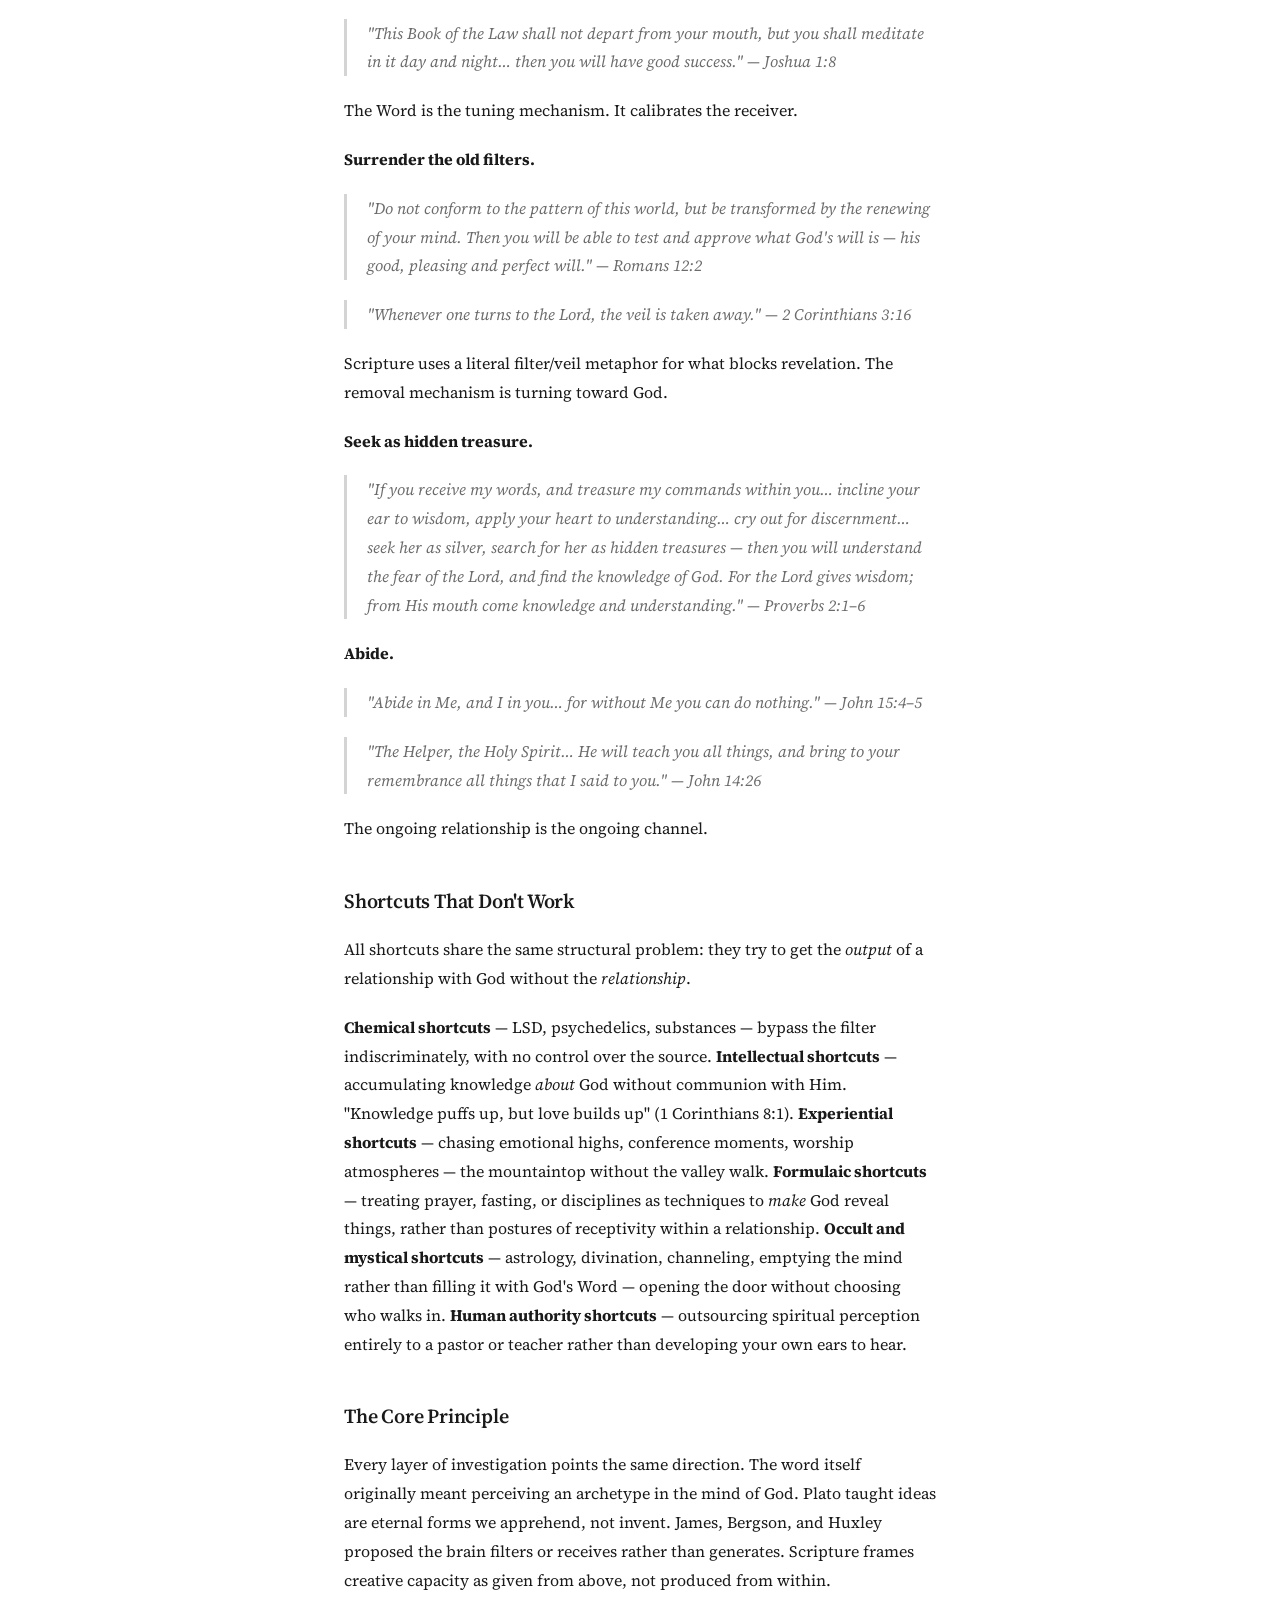
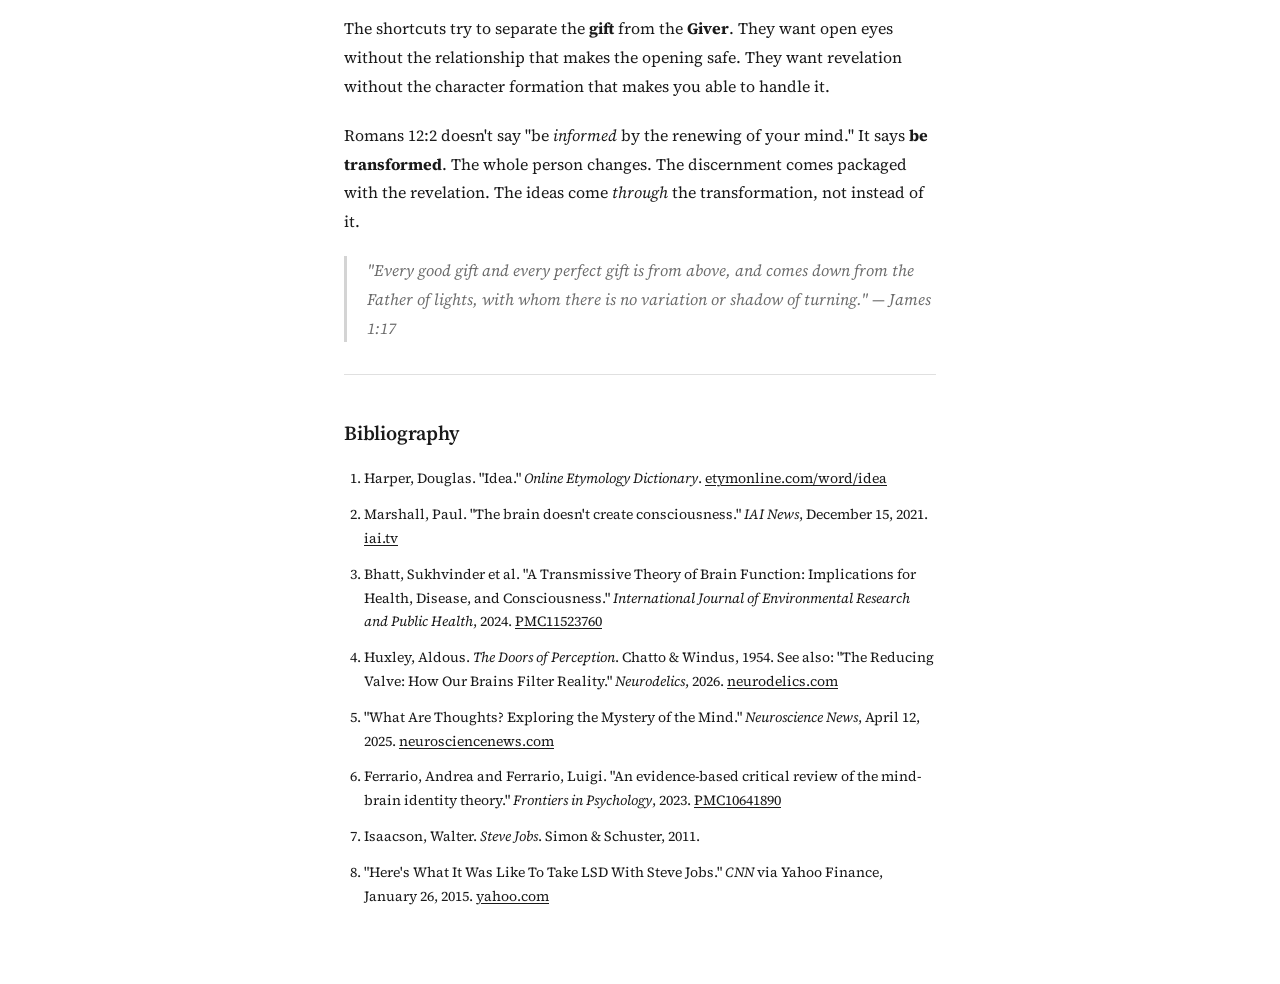
==== commit fa4e485d: "Fix link colors to match body text in both light and dark mode" ====
--- a/posts/ideas-as-gifts-from-god.html
+++ b/posts/ideas-as-gifts-from-god.html
@@ -8,7 +8,7 @@
   <link rel="preconnect" href="https://fonts.googleapis.com">
   <link rel="preconnect" href="https://fonts.gstatic.com" crossorigin>
   <link href="https://fonts.googleapis.com/css2?family=Source+Serif+4:ital,opsz,wght@0,8..60,400;0,8..60,600;1,8..60,400;1,8..60,600&display=swap" rel="stylesheet">
-  <link rel="stylesheet" href="../style.css?v=5">
+  <link rel="stylesheet" href="../style.css?v=6">
   <script>
     (function() {
       const saved = localStorage.getItem('darkMode');
--- a/style.css
+++ b/style.css
@@ -274,14 +274,13 @@
 }
 
 .post-content sup a {
-  color: var(--color-text-secondary);
+  color: var(--color-text);
   text-decoration: none;
   font-size: 0.75rem;
   font-style: normal;
 }
 
 .post-content sup a:hover {
-  color: var(--color-text);
   text-decoration: underline;
 }
 
@@ -289,7 +288,6 @@
   padding-left: 1.25rem;
   font-size: 0.875rem;
   line-height: 1.7;
-  color: var(--color-text-secondary);
 }
 
 .bibliography li {
@@ -297,13 +295,9 @@
 }
 
 .bibliography a {
-  color: var(--color-text-secondary);
+  color: var(--color-text);
   text-decoration: underline;
   text-underline-offset: 2px;
-}
-
-.bibliography a:hover {
-  color: var(--color-text);
 }
 
 /* ---- Quote Filters ---- */
